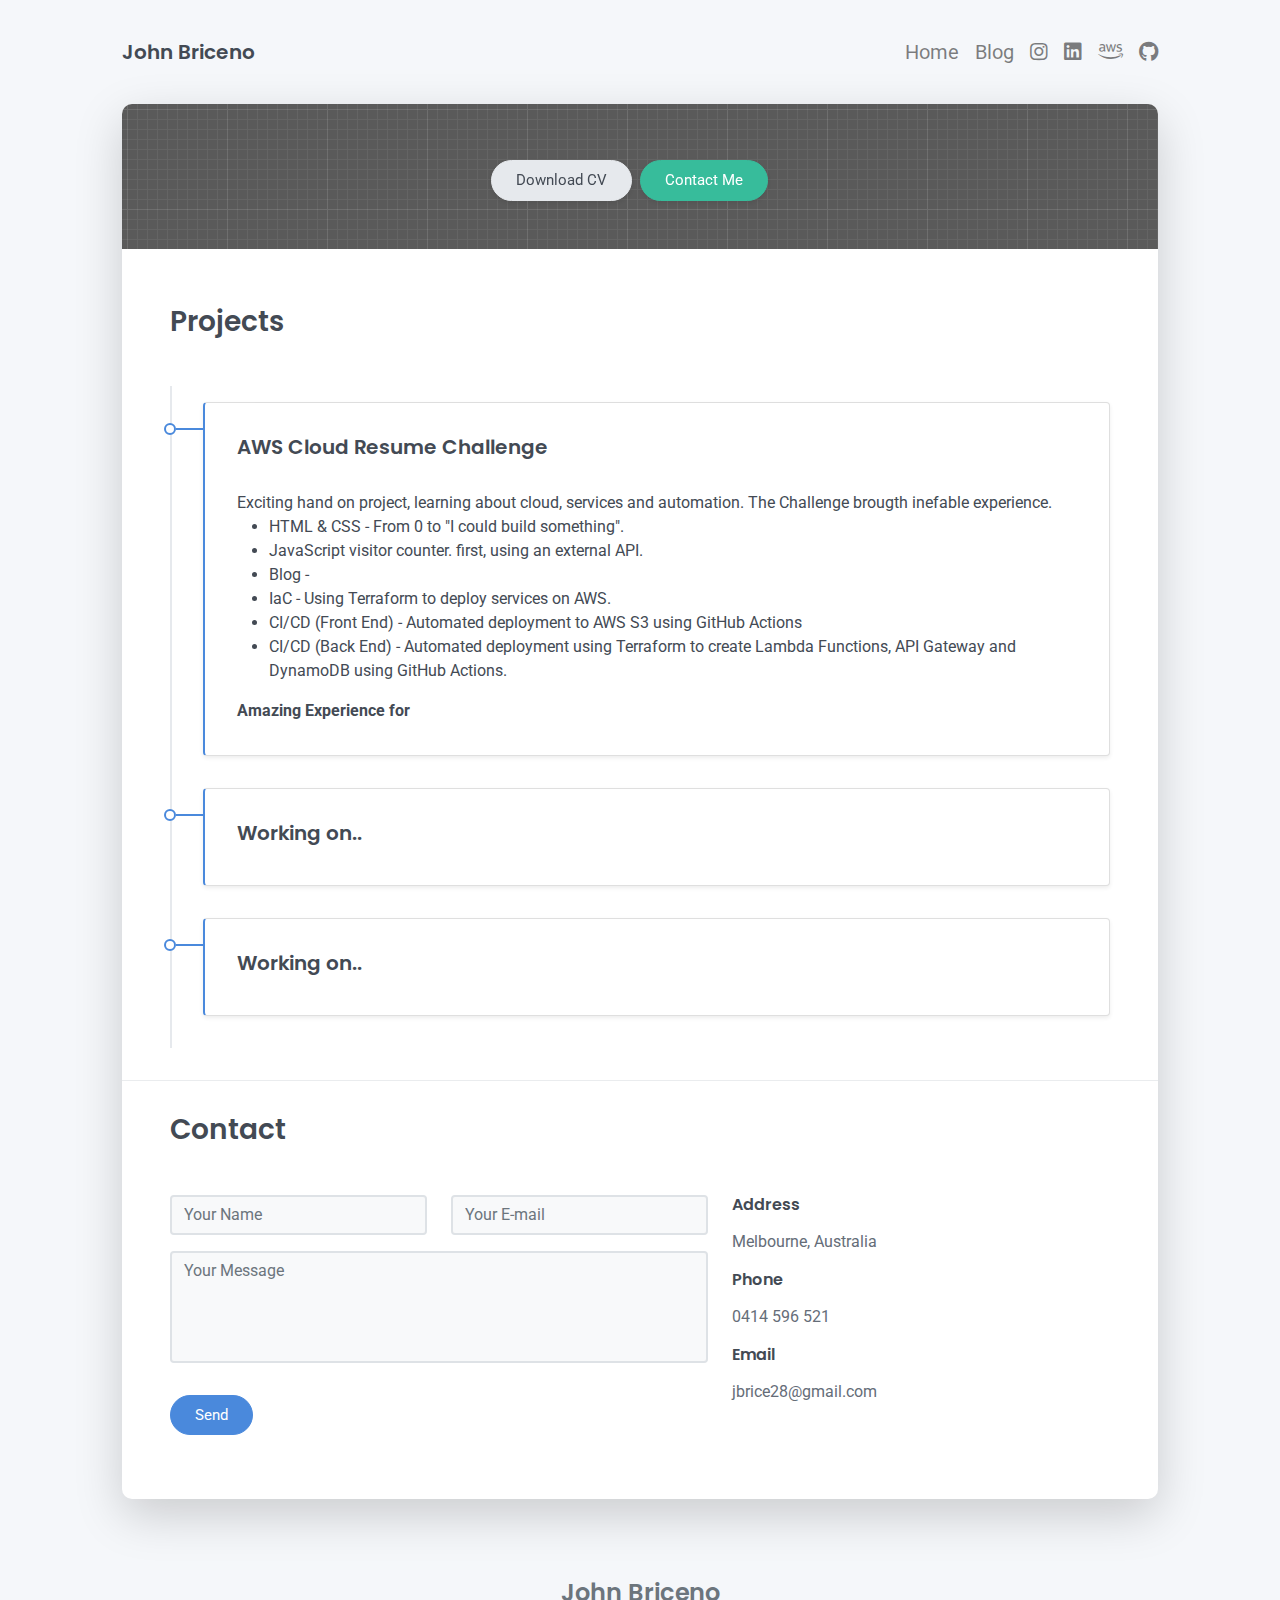
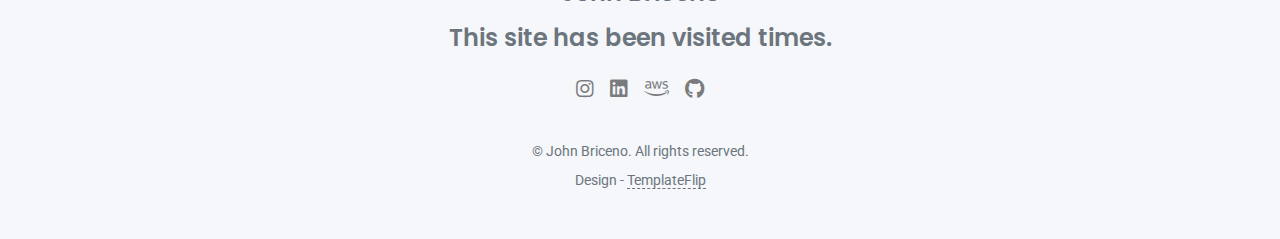
==== front_end/projects.html @ 8dde8a97 "updating website" ====
<!DOCTYPE html>
<html lang="en-US">

<head>
    <meta charset="UTF-8">
    <meta http-equiv="X-UA-Compatible" content="IE=edge">
    <meta name="viewport" content="width=device-width, initial-scale=1">
    <title>AWS Cloud</title>
    <link rel="preconnect" href="https://fonts.gstatic.com" crossorigin="crossorigin" />
    <link rel="preload" as="style"
        href="https://fonts.googleapis.com/css2?family=Poppins:wght@600&amp;family=Roboto:wght@300;400;500;700&amp;display=swap" />
    <link rel="stylesheet"
        href="https://fonts.googleapis.com/css2?family=Poppins:wght@600&amp;family=Roboto:wght@300;400;500;700&amp;display=swap"
        media="print" onload="this.media='all'" />
    <noscript>
        <link rel="stylesheet"
            href="https://fonts.googleapis.com/css2?family=Poppins:wght@600&amp;family=Roboto:wght@300;400;500;700&amp;display=swap" />
    </noscript>
    <link href="css/font-awesome/css/all.min.css?ver=1.2.0" rel="stylesheet">
    <link href="css/bootstrap.min.css?ver=1.2.0" rel="stylesheet">
    <link href="css/aos.css?ver=1.2.0" rel="stylesheet">
    <link href="css/main.css?ver=1.2.0" rel="stylesheet">
    <noscript>
        <style type="text/css">
            [data-aos] {
                opacity: 1 !important;
                transform: translate(0) scale(1) !important;
            }
        </style>
    </noscript>

</head>

<body id="top2">
    <header class="d-print-none">
        <div class="container text-center text-lg-left">
            <div class="py-3 clearfix">
                <h1 class="site-title mb-0">John Briceno</h1>
                <div class="site-nav">
                    <nav role="navigation">
                        <ul class="nav justify-content-center">
                            <li class="nav-item"><a class="nav-link" href="index.html" title="Home">Home</a>
                            </li>
                            <li class="nav-item"><a class="nav-link" href="index.html" title="Blog">Blog</a>
                            </li>
                            <li class="nav-item"><a class="nav-link" href="https://www.instagram.com/johnukiyo/"
                                    title="Instagram"><i class="fab fa-instagram"></i><span
                                        class="menu-title sr-only">Instagram</span></a>
                            </li>
                            <li class="nav-item"><a class="nav-link"
                                    href="https://www.linkedin.com/in/john-briceno-vanegas-5a435397?lipi=urn%3Ali%3Apage%3Ad_flagship3_profile_view_base_contact_details%3BZ4GcZbkCRlOYFmr3MEIYDA%3D%3D"
                                    title="linkedin"><i class="fab fa-linkedin"></i><span
                                        class="menu-title sr-only">Linkedin</span></a>
                            </li>
                            <li class="nav-item"><a class="nav-link"
                                    href="https://www.credly.com/badges/33dd1281-bd9d-4471-9173-78dd9730294a"
                                    title="aws"><i class="fab fa-aws"></i><span
                                        class="menu-title sr-only">Amazon</span></a>
                            </li>
                            <li class="nav-item"><a class="nav-link" href="https://github.com/johnbv/" title="Github"><i
                                        class="fab fa-github"></i><span class="menu-title sr-only">Github</span></a>
                            </li>
                        </ul>
                    </nav>
                </div>
            </div>
        </div>
    </header>
    <div class="page-content">
        <div class="container">
            <div class="cover shadow-lg bg-white">
                <div class="cover-bg p-3 p-lg-4 text-white">
                    <div class="row">
                        <div class="col-lg-4 col-md-5">
                            <!-- <div class="avatar hover-effect bg-white shadow-sm p-1"><img src="images/avatar.jpg"
                                    width="200" height="200" /></div> -->
                        </div>
                        <div class="col-lg-8 col-md-7 text-center text-md-start">
                            <!-- <h2 class="h1 mt-2" data-aos="fade-left" data-aos-delay="0">John Briceno Vanegas</h2>
                            <p data-aos="fade-left" data-aos-delay="100">Re/Start AWS Graduate, AWS Cloud Practitioner
                            </p> -->
                            <div class="d-print-none" data-aos="fade-left" data-aos-delay="200"><a
                                    class="btn btn-light text-dark shadow-sm mt-1 me-1" href="resume-john-briceno.pdf"
                                    target="_blank">Download
                                    CV</a><a class="btn btn-success shadow-sm mt-1" href="#contact">Contact Me</a></div>
                        </div>
                    </div>
                </div>
                <div class="about-section pt-4 px-3 px-lg-4 mt-1">
                    <div class="row">
                        <!-- <div class="col-md-6">
                            <h2 class="h3 mb-3">About Me</h2>
                            <p>I am a highly accomplished professional with progressive career experience in operations,
                                logistics,
                                technology, and management. Re/Start AWS Graduated and AWS Cloud Practitioner, with
                                knowledge
                                in
                                Cloud,
                                networking, security Linux, Python, and Database management.<br><br>
                                I have a strong understanding of business processes with unique capability in problem
                                solving,
                                resolution and feedback. Proven ability to establish collaborative and productive team
                                relationships as
                                well as the discipline to work independently and autonomously with an excellent focus on
                                delivering a
                                high level of customer service to both internal and external customers.</p>
                        </div>
                        <div class="col-md-5 offset-md-1">
                            <div class="row mt-2"> -->
                        <!-- <div class="col-sm-4">
                  <div class="pb-1">Age</div>
                </div> 
                <div class="col-sm-8">
                  <div class="pb-1 text-secondary">37</div>
                </div> -->
                        <!-- <div class="col-sm-4">
                                    <div class="pb-1">Email</div>
                                </div>
                                <div class="col-sm-8">
                                    <div class="pb-1 text-secondary">Jbrice28@gmail.com</div>
                                </div>
                                <div class="col-sm-4">
                                    <div class="pb-1">Phone</div>
                                </div>
                                <div class="col-sm-8">
                                    <div class="pb-1 text-secondary">0414 596 521</div>
                                </div>
                                <div class="col-sm-4">
                                    <div class="pb-1">Address</div>
                                </div>
                                <div class="col-sm-8">
                                    <div class="pb-1 text-secondary">Melbourne, Australia</div>
                                </div>
                                <div data-iframe-width="150" data-iframe-height="270"
                                    data-share-badge-id="3e312ca1-9780-4326-b8c9-678c4411ff91"
                                    data-share-badge-host="https://www.credly.com"></div>
                                <script type="text/javascript" async
                                    src="//cdn.credly.com/assets/utilities/embed.js"></script>
                                <div data-iframe-width="150" data-iframe-height="270"
                                    data-share-badge-id="33dd1281-bd9d-4471-9173-78dd9730294a"
                                    data-share-badge-host="https://www.credly.com"></div>
                                <script type="text/javascript" async
                                    src="//cdn.credly.com/assets/utilities/embed.js"></script>
                            </div>
                        </div> -->
                    </div>
                </div>
                <!-- <hr class="d-print-none" /> -->
                <!-- <div class="skills-section px-3 px-lg-4">
                    <h2 class="h3 mb-3">Professional Skills</h2>
                    <div class="row">
                        <div class="col-md-6">
                            <div class="mb-2"><span>HTML</span>
                                <div class="progress my-1">
                                    <div class="progress-bar bg-primary" role="progressbar" data-aos="zoom-in-right"
                                        data-aos-delay="100" data-aos-anchor=".skills-section" style="width: 55%"
                                        aria-valuenow="90" aria-valuemin="0" aria-valuemax="100"></div>
                                </div>
                            </div>
                            <div class="mb-2"><span>CSS</span>
                                <div class="progress my-1">
                                    <div class="progress-bar bg-primary" role="progressbar" data-aos="zoom-in-right"
                                        data-aos-delay="200" data-aos-anchor=".skills-section" style="width: 55%"
                                        aria-valuenow="85" aria-valuemin="0" aria-valuemax="100"></div>
                                </div>
                            </div>
                            <div class="mb-2"><span>JavaScript</span>
                                <div class="progress my-1">
                                    <div class="progress-bar bg-primary" role="progressbar" data-aos="zoom-in-right"
                                        data-aos-delay="300" data-aos-anchor=".skills-section" style="width: 40%"
                                        aria-valuenow="75" aria-valuemin="0" aria-valuemax="100"></div>
                                </div>
                            </div>
                        </div>
                        <div class="col-md-6">
                            <div class="mb-2"><span>Problem solving</span>
                                <div class="progress my-1">
                                    <div class="progress-bar bg-success" role="progressbar" data-aos="zoom-in-right"
                                        data-aos-delay="400" data-aos-anchor=".skills-section" style="width: 90%"
                                        aria-valuenow="90" aria-valuemin="0" aria-valuemax="100"></div>
                                </div>
                            </div>
                            <div class="mb-2"><span>Python</span>
                                <div class="progress my-1">
                                    <div class="progress-bar bg-success" role="progressbar" data-aos="zoom-in-right"
                                        data-aos-delay="500" data-aos-anchor=".skills-section" style="width: 60%"
                                        aria-valuenow="85" aria-valuemin="0" aria-valuemax="100"></div>
                                </div>
                            </div>
                            <div class="mb-2"><span>Client Relationship</span>
                                <div class="progress my-1">
                                    <div class="progress-bar bg-success" role="progressbar" data-aos="zoom-in-right"
                                        data-aos-delay="600" data-aos-anchor=".skills-section" style="width: 85%"
                                        aria-valuenow="75" aria-valuemin="0" aria-valuemax="100"></div>
                                </div>
                            </div>
                        </div>
                    </div>
                </div> -->
                <!-- <hr class="d-print-none" /> -->
                <div class="work-experience-section px-3 px-lg-4">
                    <h2 class="h3 mb-4">Projects</h2>
                    <div class="timeline">
                        <div class="timeline-card timeline-card-primary card shadow-sm">
                            <div class="card-body">
                                <div class="h5 mb-1">AWS Cloud Resume Challenge
                                </div>
                                <br>
                                <!-- <div class="text-muted text-small mb-2">Mar, 2019 - 2022</div> -->
                                <div>Exciting hand on project, learning about cloud, services and automation. The
                                    Challenge brougth inefable experience.<br>
                                    <ul>
                                        <li>HTML & CSS - From 0 to "I could build something".</li>
                                        <li>JavaScript visitor counter. first, using an external API. </li>
                                        <li>Blog - </li>
                                        <li> IaC - Using Terraform to deploy services on AWS.</li>
                                        <li>CI/CD (Front End) - Automated deployment to AWS S3 using GitHub Actions
                                        </li>
                                        <li>CI/CD (Back End) - Automated deployment using Terraform to create Lambda
                                            Functions, API Gateway and DynamoDB using GitHub Actions.</li>
                                    </ul>
                                    <strong>Amazing Experience for </strong>
                                </div>

                            </div>
                        </div>
                        <div class="timeline-card timeline-card-primary card shadow-sm">
                            <div class="card-body">
                                <div class="h5 mb-1">Working on..
                                    <!-- <span class="text-muted h6">at BlueFit</span> -->
                                </div>
                                <!-- <div class="text-muted text-small mb-2">Jul, 2016 - Feb, 2019</div> -->
                                <!-- <div>BlueFit is a leisure facility management company. It prides itself in offering
                                    Councils a true
                                    partner in asset management. My proven hard-working attitude with complete
                                    transparency has had an
                                    enormous impact on the 30 recreational sites BlueFit has collaborated and partnered
                                    with during its
                                    first decade of establishment.
                                    <ul>
                                        <li>Order supplies and track inventory to avoid shortages and ensure stock
                                            levels are always
                                            adequate.</li>
                                        <li>Inventory tracking to plan, execute, coordinate, and distribute stock among
                                            multiple venues.
                                        </li>
                                        <li>Purchase report by location and follow-up with providers.</li>
                                        <li>Address customer complaints in a timely and courteous manner.</li>
                                        <li>Motivate staff to execute an exceptional level of service leading to a
                                            direct increase in loyal,
                                            repeat customers.</li>
                                    </ul>
                                </div> -->
                            </div>
                        </div>
                        <div class="timeline-card timeline-card-primary card shadow-sm">
                            <div class="card-body">
                                <div class="h5 mb-1">Working on..
                                    <!-- <span class="text-muted h6">at Grupo CDT</span> -->
                                </div>
                                <!-- <div class="text-muted text-small mb-2">Jan, 2010 - Sept, 2015</div> -->
                                <!-- <div>The CDT Group is a "holding" of three brands composed of: MG Camp, Casa de Tejas
                                    Events and CDT
                                    Productions, focused on providing a quality service, specialised in logistics,
                                    planning, production,
                                    assembly, execution and closure of events; dedicated to satisfying each of its
                                    clients' needs,
                                    ensuring the delivery of an "unforgettable" experience.
                                    <ul>
                                        <li>Responsible for selection process and recruitment of more than 150 employees
                                            per year</li>
                                        <li>Responsible for training and professional development of all coordinators
                                        </li>
                                        <li>Prepared reports to identify issues with more than 12 summer camps</li>
                                        <li>Dealt with Master Data Management Team in order to schedule more than 12,000
                                            campers</li>
                                        <li>Created and managed GrupoCDT foundations</li>
                                    </ul>
                                    <strong> High Pressure Roles at one time. Maintained 3-person role achieving
                                        deadlines and
                                        outcomes.</strong>
                                </div> -->
                            </div>
                        </div>
                    </div>
                </div>
                <!-- <hr class="d-print-none" /> -->
                <div class="page-break"></div>
                <!-- <div class="education-section px-3 px-lg-4 pb-4">
                    <h2 class="h3 mb-4">Hobbies</h2>
                    <div class="timeline">
                        <div class="timeline-card timeline-card-success card shadow-sm">
                            <div class="card-body">
                                <div class="h5 mb-1">Re/Start AWS <span class="text-muted h6">from Goanna Education
                                    </span></div>
                                <div class="text-muted text-small mb-2">2022</div>
                                <div>Just completed full-time, classroom-based (online), skill development and training
                                    program on IT
                                    fundamentals, AWS cloud, and professional skills.

                                    IT fundamentals including linux OS, scripting (Python and Shell).

                                    Application of core AWS services including EC2, S3, IAM, VPC, Lambda, Cloud
                                    Formation, Redshift,
                                    CloudFormation.</div>
                            </div>
                        </div>
                        <div class="timeline-card timeline-card-success card shadow-sm">
                            <div class="card-body">
                                <div class="h5 mb-1">Electronic Engineering (11th semester) <span
                                        class="text-muted h6">from Universidad
                                        Nueva Esparta
                                    </span></div>
                                <div class="text-muted text-small mb-2">due 2022</div>
                                <div>Electronic engineering, or electronics engineering is a form of engineering
                                    associated with
                                    electronic circuits, devices and the equipment and systems that use them.</div>
                            </div>
                        </div>
                        <div class="timeline-card timeline-card-success card shadow-sm">
                            <div class="card-body">
                                <div class="h5 mb-1">Cyber Security Certificate IV <span class="text-muted h6">at Vic
                                        Uni</span>
                                </div>
                                <div class="text-muted text-small mb-2">2023</div>
                                <div>Enrolled starts July 2022.</div>
                            </div>
                        </div>
                    </div>
                </div> -->
                <hr class="d-print-none" />
                <div class="contant-section px-3 px-lg-4 pb-4" id="contact">
                    <h2 class="h3 text mb-3">Contact</h2>
                    <div class="row">
                        <div class="col-md-7 d-print-none">
                            <div class="my-2">
                                <form action="https://formspree.io/f/xwkyjqel" method="POST">
                                    <div class="row">
                                        <div class="col-6">
                                            <input class="form-control" type="text" id="name" name="name"
                                                placeholder="Your Name" required>
                                        </div>
                                        <div class="col-6">
                                            <input class="form-control" type="email" id="email" name="_replyto"
                                                placeholder="Your E-mail" required>
                                        </div>
                                    </div>
                                    <div class="form-group my-2">
                                        <textarea class="form-control" style="resize: none;" id="message" name="message"
                                            rows="4" placeholder="Your Message" required></textarea>
                                    </div>
                                    <button class="btn btn-primary mt-2" type="submit">Send</button>
                                </form>
                            </div>
                        </div>
                        <div class="col">
                            <div class="mt-2">
                                <h3 class="h6">Address</h3>
                                <div class="pb-2 text-secondary">Melbourne, Australia</div>
                                <h3 class="h6">Phone</h3>
                                <div class="pb-2 text-secondary">0414 596 521</div>
                                <h3 class="h6">Email</h3>
                                <div class="pb-2 text-secondary">jbrice28@gmail.com</div>
                            </div>
                        </div>
                        <div class="col d-none d-print-block">
                            <div class="mt-2">
                                <div>
                                    <div class="mb-2">
                                        <div class="text-dark"><i
                                                class="fab fa-twitter mr-1"></i><span>https://twitter.com/templateflip</span>
                                        </div>
                                    </div>
                                    <div class="mb-2">
                                        <div class="text-dark"><i
                                                class="fab fa-facebook mr-1"></i><span>https://www.facebook.com/templateflip</span>
                                        </div>
                                    </div>
                                    <div class="mb-2">
                                        <div class="text-dark"><i
                                                class="fab fa-instagram mr-1"></i><span>https://www.instagram.com/templateflip</span>
                                        </div>
                                    </div>
                                    <div class="mb-2">
                                        <div class="text-dark"><i
                                                class="fab fa-github mr-1"></i><span>https://github.com/johnbv/</span>
                                        </div>
                                    </div>
                                </div>
                            </div>
                        </div>
                    </div>
                </div>
            </div>
        </div>
    </div>
    <footer class="pt-4 pb-4 text-muted text-center d-print-none">
        <div class="container">
            <div class="my-3">
                <div class="h4">John Briceno</div>
                <div class="h4">This site has been visited <span id="visits"></span> times.</div>
                <div class="footer-nav">
                    <nav role="navigation">
                        <ul class="nav justify-content-center">
                            <li class="nav-item"><a class="nav-link" href="https://www.instagram.com/johnukiyo/"
                                    title="Instagram"><i class="fab fa-instagram"></i><span
                                        class="menu-title sr-only">Instagram</span></a>
                            </li>
                            <li class="nav-item"><a class="nav-link"
                                    href="https://www.linkedin.com/in/john-briceno-vanegas-5a435397?lipi=urn%3Ali%3Apage%3Ad_flagship3_profile_view_base_contact_details%3BZ4GcZbkCRlOYFmr3MEIYDA%3D%3D"
                                    title="linkedin"><i class="fab fa-linkedin"></i><span
                                        class="menu-title sr-only">Linkedin</span></a>
                            </li>
                            <li class="nav-item"><a class="nav-link"
                                    href="https://www.credly.com/badges/33dd1281-bd9d-4471-9173-78dd9730294a"
                                    title="aws"><i class="fab fa-aws"></i><span
                                        class="menu-title sr-only">Amazon</span></a>
                            </li>
                            <li class="nav-item"><a class="nav-link" href="https://github.com/johnbv/" title="Github"><i
                                        class="fab fa-github"></i><span class="menu-title sr-only">Github</span></a>
                            </li>
                        </ul>
                    </nav>
                </div>
            </div>
            <div class="text-small">
                <div class="mb-1">&copy; John Briceno. All rights reserved.</div>
                <div>Design - <a href="https://templateflip.com/" target="_blank">TemplateFlip</a></div>
            </div>
        </div>
    </footer>
    <script src="scripts/bootstrap.bundle.min.js?ver=1.2.0"></script>
    <script src="scripts/aos.js?ver=1.2.0"></script>
    <script src="scripts/main.js?ver=1.2.0"></script>
    <script src="scripts/counter.js"></script>
    <script src="scripts/post.js"></script>
</body>

</html>
---- front_end/css/main.css ----
/* Buttons */
/* Inputs */
/* Timeline custom component */
.timeline {
  border-left: 2px solid #E6E9ED;
  padding: 1rem 0;
}

.timeline-card {
  position: relative;
  margin-left: 31px;
  border-left: 2px solid;
  margin-bottom: 2rem;
}

.timeline-card:last-child {
  margin-bottom: 1rem;
}

.timeline-card:before {
  content: '';
  display: inline-block;
  position: absolute;
  background-color: #fff;
  border-radius: 10px;
  width: 12px;
  height: 12px;
  top: 20px;
  left: -41px;
  border: 2px solid;
  z-index: 2;
}

.timeline-card:after {
  content: '';
  display: inline-block;
  position: absolute;
  background-color: currentColor;
  width: 29px;
  height: 2px;
  top: 25px;
  left: -29px;
  z-index: 1;
}

.timeline-card-primary {
  border-left-color: #4A89DC;
}

.timeline-card-primary:before {
  border-color: #4A89DC;
}

.timeline-card-primary:after {
  background-color: #4A89DC;
}

.timeline-card-success {
  border-left-color: #37BC9B;
}

.timeline-card-success:before {
  border-color: #37BC9B;
}

.timeline-card-success:after {
  background-color: #37BC9B;
}

html {
  scroll-behavior: smooth;
}

.site-title {
  font-size: 1.25rem;
  line-height: 2.5rem;
}

.nav-link {
  padding: 0;
  font-size: 1.25rem;
  line-height: 2.5rem;
  color: rgba(0, 0, 0, 0.5);
}

.nav-link:hover,
.nav-link:focus,
.active .nav-link {
  color: rgba(0, 0, 0, 0.8);
}

.nav-item+.nav-item {
  margin-left: 1rem;
}

.cover {
  border-radius: 10px;
}

.cover-bg {
  background-color: #5a5a5a;
  background-image: url("data:image/svg+xml,%3Csvg xmlns='http://www.w3.org/2000/svg' width='100' height='100' viewBox='0 0 100 100'%3E%3Cg fill-rule='evenodd'%3E%3Cg fill='%23ffffff' fill-opacity='0.12'%3E%3Cpath opacity='.5' d='M96 [base64] 0v-9h-9v9h9zm-10 0v-9h-9v9h9zm-10 0v-9h-9v9h9zm-10 0v-9h-9v9h9zm-10 0v-9h-9v9h9zm-10 0v-9h-9v9h9zm-10 0v-9h-9v9h9zm-10 0v-9h-9v9h9zm-9-10h9v-9h-9v9zm10 0h9v-9h-9v9zm10 0h9v-9h-9v9zm10 0h9v-9h-9v9zm10 0h9v-9h-9v9zm10 0h9v-9h-9v9zm10 0h9v-9h-9v9zm10 0h9v-9h-9v9zm9-10v-9h-9v9h9zm-10 0v-9h-9v9h9zm-10 0v-9h-9v9h9zm-10 0v-9h-9v9h9zm-10 0v-9h-9v9h9zm-10 0v-9h-9v9h9zm-10 0v-9h-9v9h9zm-10 0v-9h-9v9h9zm-9-10h9v-9h-9v9zm10 0h9v-9h-9v9zm10 0h9v-9h-9v9zm10 0h9v-9h-9v9zm10 0h9v-9h-9v9zm10 0h9v-9h-9v9zm10 0h9v-9h-9v9zm10 0h9v-9h-9v9zm9-10v-9h-9v9h9zm-10 0v-9h-9v9h9zm-10 0v-9h-9v9h9zm-10 0v-9h-9v9h9zm-10 0v-9h-9v9h9zm-10 0v-9h-9v9h9zm-10 0v-9h-9v9h9zm-10 0v-9h-9v9h9zm-9-10h9v-9h-9v9zm10 0h9v-9h-9v9zm10 0h9v-9h-9v9zm10 0h9v-9h-9v9zm10 0h9v-9h-9v9zm10 0h9v-9h-9v9zm10 0h9v-9h-9v9zm10 0h9v-9h-9v9zm9-10v-9h-9v9h9zm-10 0v-9h-9v9h9zm-10 0v-9h-9v9h9zm-10 0v-9h-9v9h9zm-10 0v-9h-9v9h9zm-10 0v-9h-9v9h9zm-10 0v-9h-9v9h9zm-10 0v-9h-9v9h9zm-9-10h9v-9h-9v9zm10 0h9v-9h-9v9zm10 0h9v-9h-9v9zm10 0h9v-9h-9v9zm10 0h9v-9h-9v9zm10 0h9v-9h-9v9zm10 0h9v-9h-9v9zm10 0h9v-9h-9v9z'/%3E%3Cpath d='M6 5V0H5v5H0v1h5v94h1V6h94V5H6z'/%3E%3C/g%3E%3C/g%3E%3C/svg%3E");
  border-radius: 10px 10px 0 0;
}

.avatar {
  max-width: 216px;
  max-height: 216px;
  margin-top: 20px;
  text-align: center;
  margin-left: auto;
  margin-right: auto;
}

.avatar img {
  /* Safari 6.0 - 9.0 */
  filter: grayscale(100%);
}

footer a:not(.nav-link) {
  color: inherit;
  border-bottom: 1px dashed;
  text-decoration: none;
  cursor: pointer;
}

@media (min-width: 48em) {
  .site-title {
    float: left;
  }

  .site-nav {
    float: right;
  }

  .avatar {
    margin-bottom: -80px;
    margin-left: 0;
  }
}

@media print {
  body {
    background-color: #fff;
  }

  .container {
    width: auto;
    max-width: 100%;
    padding: 0;
  }

  .cover,
  .cover-bg {
    border-radius: 0;
  }

  .cover.shadow-lg {
    box-shadow: none !important;
  }

  .cover-bg {
    padding: 5rem !important;
    padding-bottom: 10px !important;
  }

  .avatar {
    margin-top: -10px;
  }

  .about-section {
    padding: 6.5rem 5rem 2rem !important;
  }

  .skills-section,
  .work-experience-section,
  .education-section,
  .contant-section {
    padding: 1.5rem 5rem 2rem !important;
  }

  .page-break {
    padding-top: 5rem;
    page-break-before: always;
  }

}
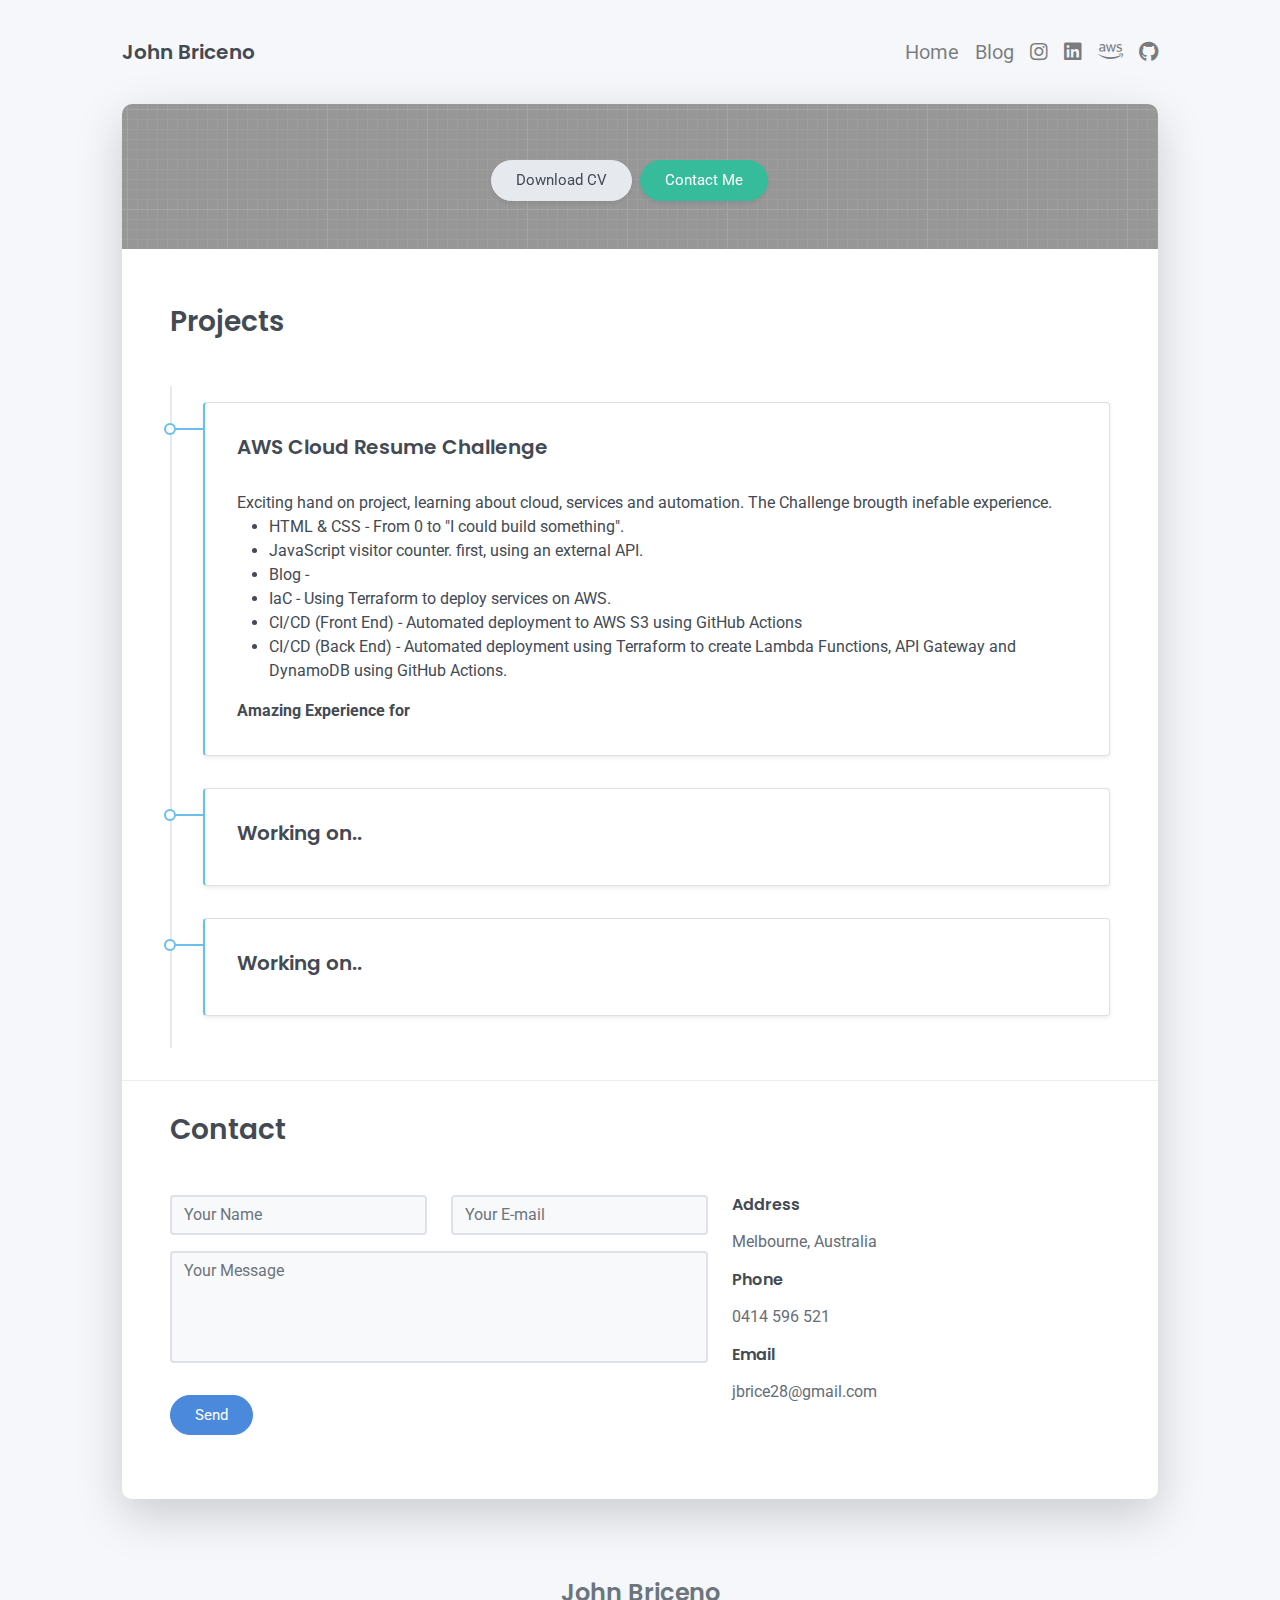
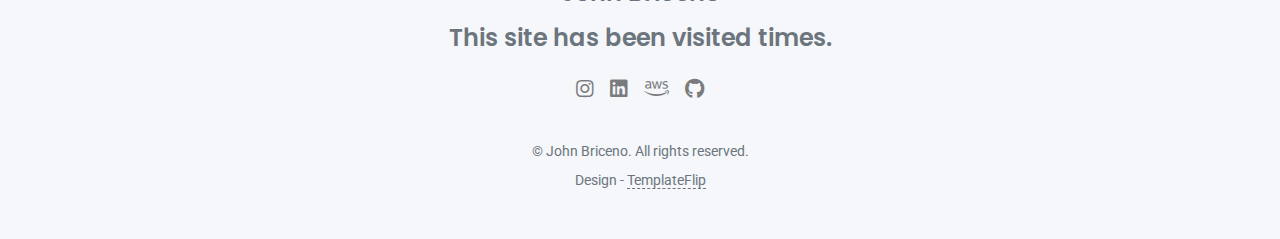
==== commit 8d9a2f04: "updating website3" ====
--- a/front_end/projects.html
+++ b/front_end/projects.html
@@ -39,9 +39,11 @@
                 <div class="site-nav">
                     <nav role="navigation">
                         <ul class="nav justify-content-center">
-                            <li class="nav-item"><a class="nav-link" href="index.html" title="Home">Home</a>
-                            </li>
-                            <li class="nav-item"><a class="nav-link" href="index.html" title="Blog">Blog</a>
+                            <li class="nav-item"><a class="nav-link" href="https://www.johnbriceno.com"
+                                    title="Home">Home</a>
+                            </li>
+                            <li class="nav-item"><a class="nav-link" href="https://www.johnbriceno.com"
+                                    title="Blog">Blog</a>
                             </li>
                             <li class="nav-item"><a class="nav-link" href="https://www.instagram.com/johnukiyo/"
                                     title="Instagram"><i class="fab fa-instagram"></i><span
--- a/front_end/css/main.css
+++ b/front_end/css/main.css
@@ -44,27 +44,27 @@
 }
 
 .timeline-card-primary {
-  border-left-color: #4A89DC;
+  border-left-color: #68bfed;
 }
 
 .timeline-card-primary:before {
-  border-color: #4A89DC;
+  border-color: #68bfed;
 }
 
 .timeline-card-primary:after {
-  background-color: #4A89DC;
+  background-color: #68bfed;
 }
 
 .timeline-card-success {
-  border-left-color: #37BC9B;
+  border-left-color: #213165;
 }
 
 .timeline-card-success:before {
-  border-color: #37BC9B;
+  border-color: #213165;
 }
 
 .timeline-card-success:after {
-  background-color: #37BC9B;
+  background-color: #213165;
 }
 
 html {
@@ -98,7 +98,7 @@
 }
 
 .cover-bg {
-  background-color: #5a5a5a;
+  background-color: #979797;
   background-image: url("data:image/svg+xml,%3Csvg xmlns='http://www.w3.org/2000/svg' width='100' height='100' viewBox='0 0 100 100'%3E%3Cg fill-rule='evenodd'%3E%3Cg fill='%23ffffff' fill-opacity='0.12'%3E%3Cpath opacity='.5' d='M96 [base64] 0v-9h-9v9h9zm-10 0v-9h-9v9h9zm-10 0v-9h-9v9h9zm-10 0v-9h-9v9h9zm-10 0v-9h-9v9h9zm-10 0v-9h-9v9h9zm-10 0v-9h-9v9h9zm-10 0v-9h-9v9h9zm-9-10h9v-9h-9v9zm10 0h9v-9h-9v9zm10 0h9v-9h-9v9zm10 0h9v-9h-9v9zm10 0h9v-9h-9v9zm10 0h9v-9h-9v9zm10 0h9v-9h-9v9zm10 0h9v-9h-9v9zm9-10v-9h-9v9h9zm-10 0v-9h-9v9h9zm-10 0v-9h-9v9h9zm-10 0v-9h-9v9h9zm-10 0v-9h-9v9h9zm-10 0v-9h-9v9h9zm-10 0v-9h-9v9h9zm-10 0v-9h-9v9h9zm-9-10h9v-9h-9v9zm10 0h9v-9h-9v9zm10 0h9v-9h-9v9zm10 0h9v-9h-9v9zm10 0h9v-9h-9v9zm10 0h9v-9h-9v9zm10 0h9v-9h-9v9zm10 0h9v-9h-9v9zm9-10v-9h-9v9h9zm-10 0v-9h-9v9h9zm-10 0v-9h-9v9h9zm-10 0v-9h-9v9h9zm-10 0v-9h-9v9h9zm-10 0v-9h-9v9h9zm-10 0v-9h-9v9h9zm-10 0v-9h-9v9h9zm-9-10h9v-9h-9v9zm10 0h9v-9h-9v9zm10 0h9v-9h-9v9zm10 0h9v-9h-9v9zm10 0h9v-9h-9v9zm10 0h9v-9h-9v9zm10 0h9v-9h-9v9zm10 0h9v-9h-9v9zm9-10v-9h-9v9h9zm-10 0v-9h-9v9h9zm-10 0v-9h-9v9h9zm-10 0v-9h-9v9h9zm-10 0v-9h-9v9h9zm-10 0v-9h-9v9h9zm-10 0v-9h-9v9h9zm-10 0v-9h-9v9h9zm-9-10h9v-9h-9v9zm10 0h9v-9h-9v9zm10 0h9v-9h-9v9zm10 0h9v-9h-9v9zm10 0h9v-9h-9v9zm10 0h9v-9h-9v9zm10 0h9v-9h-9v9zm10 0h9v-9h-9v9z'/%3E%3Cpath d='M6 5V0H5v5H0v1h5v94h1V6h94V5H6z'/%3E%3C/g%3E%3C/g%3E%3C/svg%3E");
   border-radius: 10px 10px 0 0;
 }
@@ -114,7 +114,7 @@
 
 .avatar img {
   /* Safari 6.0 - 9.0 */
-  filter: grayscale(100%);
+  filter: grayscale(80%);
 }
 
 footer a:not(.nav-link) {
